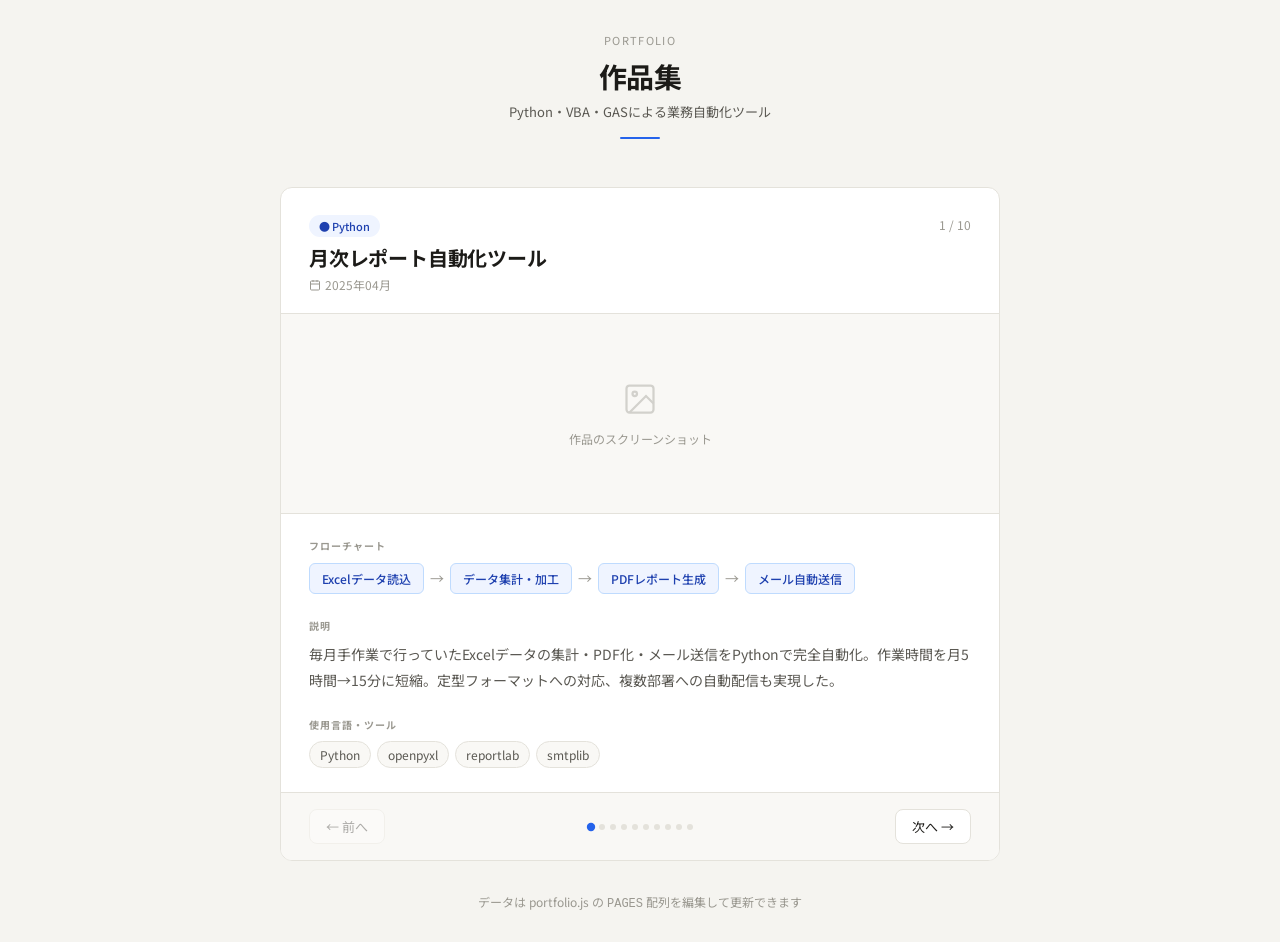
==== portfolio.html @ c45ffdc1 "Add files via upload" ====
<!DOCTYPE html>
<html lang="ja">
<head>
<meta charset="UTF-8">
<meta name="viewport" content="width=device-width, initial-scale=1.0">
<title>ポートフォリオ</title>
<link rel="preconnect" href="https://fonts.googleapis.com">
<link href="https://fonts.googleapis.com/css2?family=Noto+Sans+JP:wght@400;500;700&display=swap" rel="stylesheet">
<style>
  *, *::before, *::after { box-sizing: border-box; margin: 0; padding: 0; }

  :root {
    --bg: #f5f4f0;
    --surface: #ffffff;
    --surface2: #f9f8f5;
    --border: #e4e2db;
    --text-primary: #1c1b18;
    --text-secondary: #5a5852;
    --text-muted: #9a9890;
    --accent: #2563eb;
    --accent-bg: #eff4ff;
    --accent-text: #1e40af;
    --radius: 12px;
    --font: 'Noto Sans JP', sans-serif;
  }

  body {
    font-family: var(--font);
    background: var(--bg);
    color: var(--text-primary);
    min-height: 100vh;
    padding: 2rem 1rem;
  }

  .wrapper {
    max-width: 720px;
    margin: 0 auto;
  }

  /* ---- HEADER ---- */
  .site-header {
    text-align: center;
    margin-bottom: 3rem;
  }
  .site-header .eyebrow {
    font-size: 11px;
    letter-spacing: .12em;
    color: var(--text-muted);
    text-transform: uppercase;
    margin-bottom: .5rem;
  }
  .site-header h1 {
    font-size: 28px;
    font-weight: 700;
    letter-spacing: -.02em;
  }
  .site-header .sub {
    font-size: 13px;
    color: var(--text-secondary);
    margin-top: .4rem;
  }
  .divider {
    width: 40px;
    height: 2px;
    background: var(--accent);
    border-radius: 2px;
    margin: 1rem auto 0;
  }

  /* ---- CARD ---- */
  .card {
    background: var(--surface);
    border: 1px solid var(--border);
    border-radius: var(--radius);
    overflow: hidden;
    animation: fadeUp .4s ease both;
  }
  @keyframes fadeUp {
    from { opacity: 0; transform: translateY(14px); }
    to   { opacity: 1; transform: translateY(0); }
  }

  .card-top {
    padding: 1.5rem 1.75rem 1.25rem;
    display: flex;
    align-items: flex-start;
    justify-content: space-between;
    gap: 1rem;
    border-bottom: 1px solid var(--border);
  }
  .badge {
    display: inline-flex;
    align-items: center;
    gap: 5px;
    background: var(--accent-bg);
    color: var(--accent-text);
    font-size: 11px;
    font-weight: 500;
    padding: 3px 10px;
    border-radius: 20px;
    margin-bottom: .5rem;
  }
  .card-title {
    font-size: 20px;
    font-weight: 700;
    letter-spacing: -.01em;
    line-height: 1.3;
  }
  .card-date {
    font-size: 12px;
    color: var(--text-muted);
    margin-top: .3rem;
    display: flex;
    align-items: center;
    gap: 4px;
  }
  .page-counter {
    font-size: 12px;
    color: var(--text-muted);
    white-space: nowrap;
    flex-shrink: 0;
    margin-top: .25rem;
  }

  /* ---- IMAGE ---- */
  .img-area {
    height: 200px;
    background: var(--surface2);
    border-bottom: 1px solid var(--border);
    display: flex;
    align-items: center;
    justify-content: center;
    overflow: hidden;
    position: relative;
  }
  .img-area img {
    width: 100%;
    height: 100%;
    object-fit: cover;
  }
  .img-placeholder {
    text-align: center;
    color: var(--text-muted);
  }
  .img-placeholder svg {
    width: 36px;
    height: 36px;
    margin-bottom: .5rem;
    opacity: .4;
  }
  .img-placeholder p {
    font-size: 12px;
  }

  /* ---- BODY ---- */
  .card-body {
    padding: 1.5rem 1.75rem;
    display: flex;
    flex-direction: column;
    gap: 1.5rem;
  }

  .section-label {
    font-size: 10px;
    font-weight: 700;
    letter-spacing: .1em;
    text-transform: uppercase;
    color: var(--text-muted);
    margin-bottom: .6rem;
  }

  /* flowchart */
  .flow {
    display: flex;
    align-items: center;
    flex-wrap: wrap;
    gap: 6px;
  }
  .flow-step {
    background: var(--accent-bg);
    border: 1px solid #bfdbfe;
    color: var(--accent-text);
    font-size: 12px;
    font-weight: 500;
    padding: 6px 12px;
    border-radius: 6px;
    white-space: nowrap;
  }
  .flow-arrow {
    color: var(--text-muted);
    font-size: 14px;
    line-height: 1;
  }

  /* desc */
  .desc {
    font-size: 14px;
    color: var(--text-secondary);
    line-height: 1.8;
  }

  /* tags */
  .tags {
    display: flex;
    flex-wrap: wrap;
    gap: 6px;
  }
  .tag {
    background: var(--surface2);
    border: 1px solid var(--border);
    color: var(--text-secondary);
    font-size: 12px;
    padding: 4px 10px;
    border-radius: 20px;
  }

  /* ---- NAV ---- */
  .nav {
    padding: 1rem 1.75rem;
    border-top: 1px solid var(--border);
    display: flex;
    align-items: center;
    justify-content: space-between;
    background: var(--surface2);
  }
  .nav-btn {
    display: inline-flex;
    align-items: center;
    gap: 6px;
    font-family: var(--font);
    font-size: 13px;
    padding: 7px 16px;
    border: 1px solid var(--border);
    border-radius: 8px;
    background: var(--surface);
    color: var(--text-primary);
    cursor: pointer;
    transition: background .15s, border-color .15s;
  }
  .nav-btn:hover:not(:disabled) {
    background: var(--accent-bg);
    border-color: #bfdbfe;
    color: var(--accent-text);
  }
  .nav-btn:disabled {
    opacity: .35;
    cursor: default;
  }
  .dots {
    display: flex;
    gap: 5px;
    align-items: center;
  }
  .dot {
    width: 6px;
    height: 6px;
    border-radius: 50%;
    background: var(--border);
    transition: background .2s, transform .2s;
    cursor: pointer;
  }
  .dot.active {
    background: var(--accent);
    transform: scale(1.4);
  }

  /* ---- FOOTER ---- */
  .site-footer {
    text-align: center;
    margin-top: 2rem;
    font-size: 12px;
    color: var(--text-muted);
  }

  @media (max-width: 480px) {
    .card-top { flex-direction: column; gap: .5rem; }
    .card-body { padding: 1.25rem; }
    .card-title { font-size: 17px; }
  }
</style>
</head>
<body>
<div class="wrapper">

  <header class="site-header">
    <p class="eyebrow">Portfolio</p>
    <h1>作品集</h1>
    <p class="sub">Python・VBA・GASによる業務自動化ツール</p>
    <div class="divider"></div>
  </header>

  <div class="card" id="card">
    <div class="card-top">
      <div>
        <div class="badge" id="badge">● Python</div>
        <div class="card-title" id="title">作品タイトル</div>
        <div class="card-date" id="date">
          <svg width="12" height="12" viewBox="0 0 24 24" fill="none" stroke="currentColor" stroke-width="2"><rect x="3" y="4" width="18" height="18" rx="2"/><line x1="16" y1="2" x2="16" y2="6"/><line x1="8" y1="2" x2="8" y2="6"/><line x1="3" y1="10" x2="21" y2="10"/></svg>
          <span id="date-text">YYYY年MM月</span>
        </div>
      </div>
      <div class="page-counter" id="counter">1 / 10</div>
    </div>

    <div class="img-area" id="img-area">
      <div class="img-placeholder">
        <svg viewBox="0 0 24 24" fill="none" stroke="currentColor" stroke-width="1.5"><rect x="3" y="3" width="18" height="18" rx="2"/><circle cx="8.5" cy="8.5" r="1.5"/><path d="M21 15l-5-5L5 21"/></svg>
        <p>作品のスクリーンショット</p>
      </div>
    </div>

    <div class="card-body">
      <div>
        <div class="section-label">フローチャート</div>
        <div class="flow" id="flow"></div>
      </div>
      <div>
        <div class="section-label">説明</div>
        <div class="desc" id="desc"></div>
      </div>
      <div>
        <div class="section-label">使用言語・ツール</div>
        <div class="tags" id="tags"></div>
      </div>
    </div>

    <div class="nav">
      <button class="nav-btn" id="prev-btn" onclick="changePage(-1)">
        &#8592; 前へ
      </button>
      <div class="dots" id="dots"></div>
      <button class="nav-btn" id="next-btn" onclick="changePage(1)">
        次へ &#8594;
      </button>
    </div>
  </div>

  <footer class="site-footer">
    <p>データは portfolio.js の <code>PAGES</code> 配列を編集して更新できます</p>
  </footer>

</div>

<script>
/* ============================================================
   PAGES — ここを編集して作品データを追加してください
   画像を使う場合は image に画像ファイルのパスを指定してください
   例: image: 'images/work1.png'
   ============================================================ */
const PAGES = [
  {
    badge: 'Python',
    title: '月次レポート自動化ツール',
    date: '2025年04月',
    image: '',
    flow: ['Excelデータ読込', 'データ集計・加工', 'PDFレポート生成', 'メール自動送信'],
    desc: '毎月手作業で行っていたExcelデータの集計・PDF化・メール送信をPythonで完全自動化。作業時間を月5時間→15分に短縮。定型フォーマットへの対応、複数部署への自動配信も実現した。',
    tags: ['Python', 'openpyxl', 'reportlab', 'smtplib']
  },
  {
    badge: 'VBA',
    title: 'Excel請求書一括作成マクロ',
    date: '2025年02月',
    image: '',
    flow: ['顧客リスト読込', 'テンプレ複製', 'データ差込', 'PDF保存・出力'],
    desc: '顧客マスタとテンプレートから請求書を一括生成するVBAマクロ。月30件の請求書作成が約3分で完了。ファイル名の自動命名・フォルダ振り分けも対応し、ヒューマンエラーをゼロにした。',
    tags: ['VBA', 'Excel', 'PDF出力']
  },
  {
    badge: 'GAS',
    title: 'Googleフォーム自動集計システム',
    date: '2024年12月',
    image: '',
    flow: ['フォーム回答受信', 'スプレッドシート集計', 'グラフ自動更新', 'Slack通知送信'],
    desc: 'アンケートフォームの回答を自動集計し、グラフ付きのサマリーをSlackへ通知するGASシステム。集計の手作業をゼロにし、リアルタイムで結果を共有できる体制を構築した。',
    tags: ['GAS', 'Googleフォーム', 'スプレッドシート', 'Slack']
  },
  /* ---- 作品4〜10はここに追加 ---- */
  {
    badge: '作品4',
    title: '作品タイトル4',
    date: '2024年XX月',
    image: '',
    flow: ['ステップ1', 'ステップ2', 'ステップ3'],
    desc: 'ここに説明を入力してください。',
    tags: ['言語/ツール']
  },
  {
    badge: '作品5',
    title: '作品タイトル5',
    date: '2024年XX月',
    image: '',
    flow: ['ステップ1', 'ステップ2', 'ステップ3'],
    desc: 'ここに説明を入力してください。',
    tags: ['言語/ツール']
  },
  {
    badge: '作品6',
    title: '作品タイトル6',
    date: '2024年XX月',
    image: '',
    flow: ['ステップ1', 'ステップ2', 'ステップ3'],
    desc: 'ここに説明を入力してください。',
    tags: ['言語/ツール']
  },
  {
    badge: '作品7',
    title: '作品タイトル7',
    date: '2024年XX月',
    image: '',
    flow: ['ステップ1', 'ステップ2', 'ステップ3'],
    desc: 'ここに説明を入力してください。',
    tags: ['言語/ツール']
  },
  {
    badge: '作品8',
    title: '作品タイトル8',
    date: '2024年XX月',
    image: '',
    flow: ['ステップ1', 'ステップ2', 'ステップ3'],
    desc: 'ここに説明を入力してください。',
    tags: ['言語/ツール']
  },
  {
    badge: '作品9',
    title: '作品タイトル9',
    date: '2024年XX月',
    image: '',
    flow: ['ステップ1', 'ステップ2', 'ステップ3'],
    desc: 'ここに説明を入力してください。',
    tags: ['言語/ツール']
  },
  {
    badge: '作品10',
    title: '作品タイトル10',
    date: '2024年XX月',
    image: '',
    flow: ['ステップ1', 'ステップ2', 'ステップ3'],
    desc: 'ここに説明を入力してください。',
    tags: ['言語/ツール']
  },
];

/* ---- ここから下は編集不要 ---- */
let cur = 0;
const total = PAGES.length;

function buildDots() {
  const el = document.getElementById('dots');
  el.innerHTML = '';
  PAGES.forEach((_, i) => {
    const d = document.createElement('div');
    d.className = 'dot' + (i === cur ? ' active' : '');
    d.onclick = () => { cur = i; render(); };
    el.appendChild(d);
  });
}

function render() {
  const p = PAGES[cur];
  const card = document.getElementById('card');
  card.style.animation = 'none';
  void card.offsetWidth;
  card.style.animation = 'fadeUp .4s ease both';

  document.getElementById('badge').textContent = '● ' + p.badge;
  document.getElementById('title').textContent = p.title;
  document.getElementById('date-text').textContent = p.date;
  document.getElementById('counter').textContent = (cur + 1) + ' / ' + total;
  document.getElementById('desc').textContent = p.desc;

  const imgArea = document.getElementById('img-area');
  if (p.image) {
    imgArea.innerHTML = '<img src="' + p.image + '" alt="' + p.title + '">';
  } else {
    imgArea.innerHTML = '<div class="img-placeholder"><svg viewBox="0 0 24 24" fill="none" stroke="currentColor" stroke-width="1.5"><rect x="3" y="3" width="18" height="18" rx="2"/><circle cx="8.5" cy="8.5" r="1.5"/><path d="M21 15l-5-5L5 21"/></svg><p>作品のスクリーンショット</p></div>';
  }

  const flow = document.getElementById('flow');
  flow.innerHTML = p.flow.map((s, i) =>
    '<span class="flow-step">' + s + '</span>' +
    (i < p.flow.length - 1 ? '<span class="flow-arrow">&#8594;</span>' : '')
  ).join('');

  const tags = document.getElementById('tags');
  tags.innerHTML = p.tags.map(t => '<span class="tag">' + t + '</span>').join('');

  document.getElementById('prev-btn').disabled = cur === 0;
  document.getElementById('next-btn').disabled = cur === total - 1;

  document.querySelectorAll('.dot').forEach((d, i) => {
    d.className = 'dot' + (i === cur ? ' active' : '');
  });
}

function changePage(dir) {
  if (cur + dir < 0 || cur + dir >= total) return;
  cur += dir;
  render();
}

buildDots();
render();
</script>
</body>
</html>
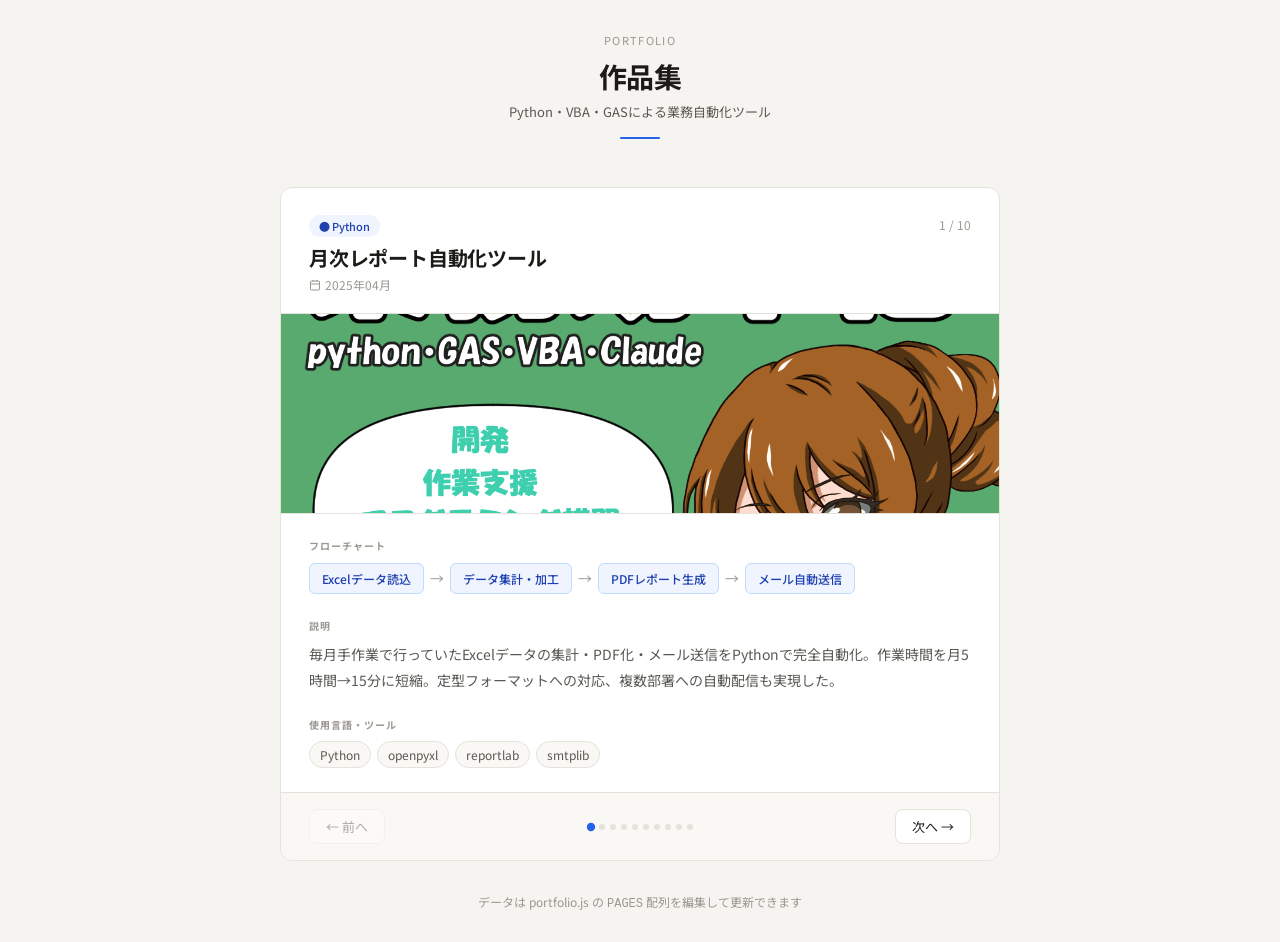
==== commit 7318c98b: "Update portfolio.html" ====
--- a/portfolio.html
+++ b/portfolio.html
@@ -352,7 +352,7 @@
     badge: 'Python',
     title: '月次レポート自動化ツール',
     date: '2025年04月',
-    image: '',
+    image: 'images/プログラム制作_タイトル.png',
     flow: ['Excelデータ読込', 'データ集計・加工', 'PDFレポート生成', 'メール自動送信'],
     desc: '毎月手作業で行っていたExcelデータの集計・PDF化・メール送信をPythonで完全自動化。作業時間を月5時間→15分に短縮。定型フォーマットへの対応、複数部署への自動配信も実現した。',
     tags: ['Python', 'openpyxl', 'reportlab', 'smtplib']
